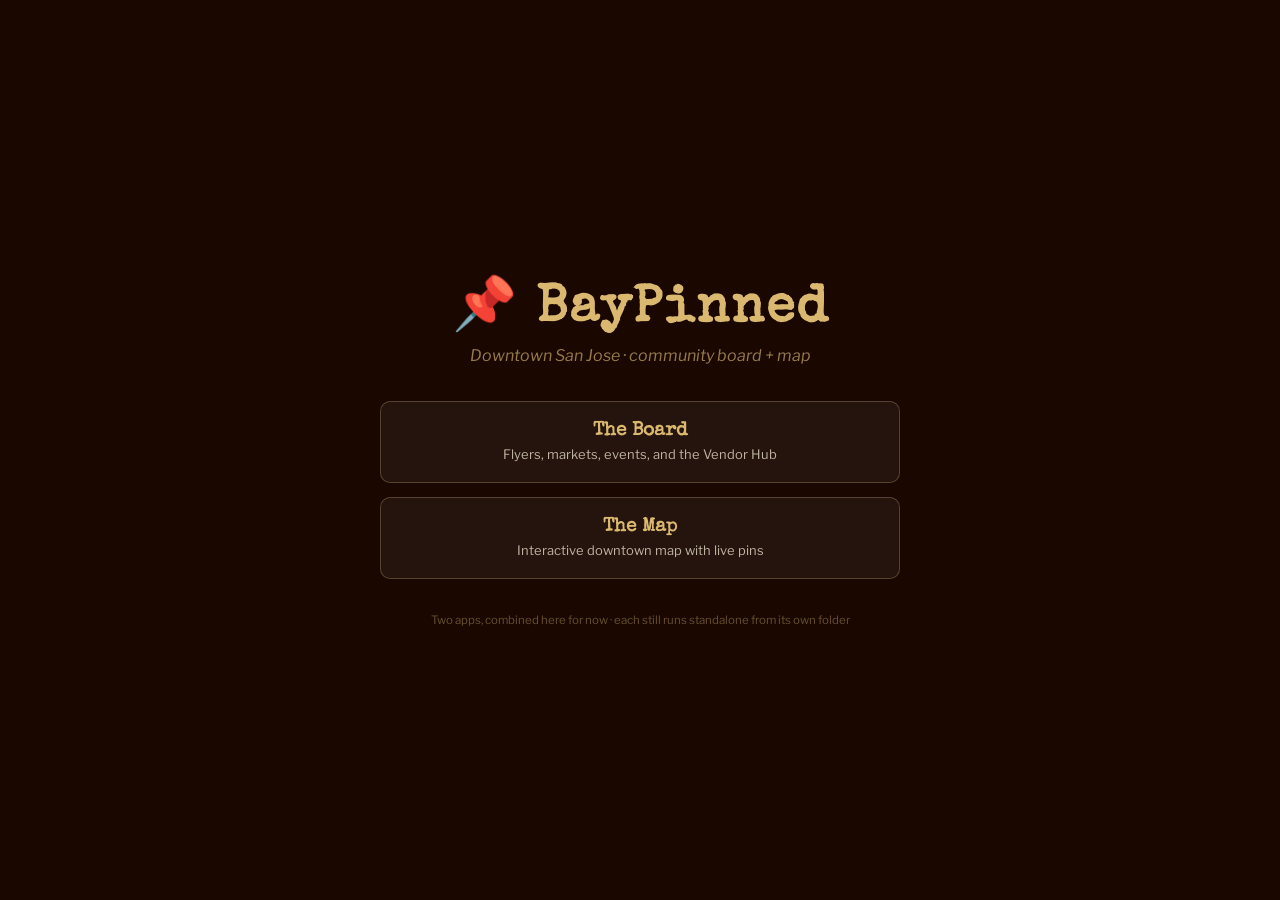
==== index.html @ a7f5795d "Combine Baypinned3 (board) and Baypinnedmap1 (map) into one repo Each app is copied in unmodified un" ====
<!DOCTYPE html>
<html lang="en">
<head>
<meta charset="UTF-8">
<meta name="viewport" content="width=device-width, initial-scale=1.0">
<title>BayPinned</title>
<link href="https://fonts.googleapis.com/css2?family=Special+Elite&family=Libre+Franklin:wght@400;600;700&display=swap" rel="stylesheet">
<style>
  *{box-sizing:border-box;margin:0;padding:0;}
  body{font-family:'Libre Franklin',sans-serif;background:#1a0800;color:#fdf6e0;min-height:100vh;display:flex;align-items:center;justify-content:center;padding:20px;}
  .wrap{max-width:520px;width:100%;text-align:center;}
  h1{font-family:'Special Elite',monospace;font-size:clamp(32px,8vw,52px);color:#dab870;letter-spacing:2px;margin-bottom:10px;}
  .sub{color:rgba(218,184,112,.65);font-style:italic;margin-bottom:36px;}
  .links{display:flex;flex-direction:column;gap:14px;}
  a.card{display:block;background:rgba(255,255,255,.05);border:1px solid rgba(218,184,112,.28);border-radius:10px;padding:20px 22px;text-decoration:none;color:#fdf6e0;transition:border-color .2s,background .2s;}
  a.card:hover{border-color:#b8860b;background:rgba(218,184,112,.08);}
  a.card h2{font-family:'Special Elite',monospace;font-size:19px;color:#dab870;margin-bottom:5px;}
  a.card p{font-size:13px;color:rgba(253,246,224,.7);}
  footer{margin-top:34px;font-size:11.5px;color:rgba(218,184,112,.4);}
</style>
</head>
<body>
<div class="wrap">
  <h1>📌 BayPinned</h1>
  <div class="sub">Downtown San Jose &middot; community board + map</div>
  <div class="links">
    <a class="card" href="board/index.html">
      <h2>The Board</h2>
      <p>Flyers, markets, events, and the Vendor Hub</p>
    </a>
    <a class="card" href="map/index.html">
      <h2>The Map</h2>
      <p>Interactive downtown map with live pins</p>
    </a>
  </div>
  <footer>Two apps, combined here for now &middot; each still runs standalone from its own folder</footer>
</div>
</body>
</html>
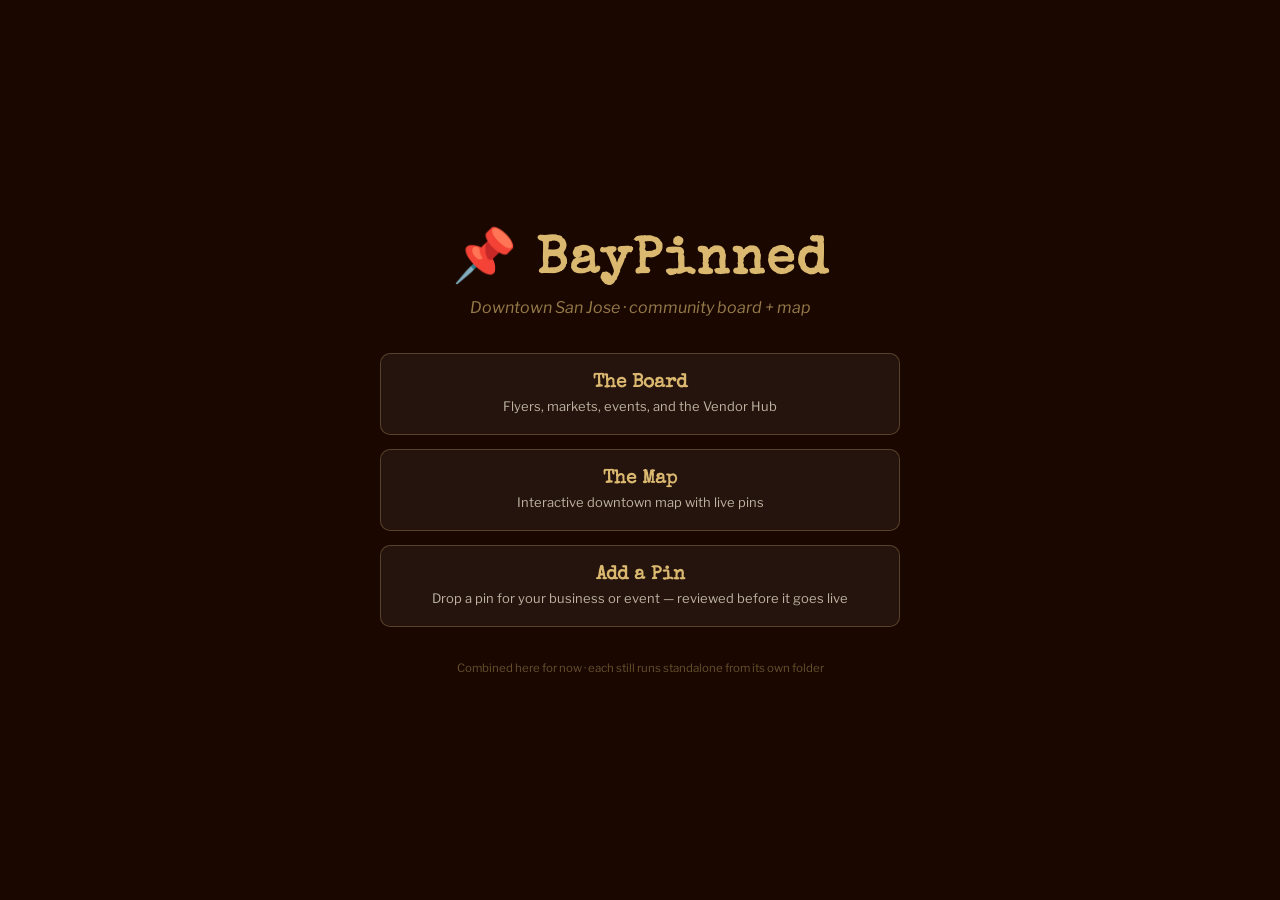
==== commit a076b27c: "Add Supabase schema + private admin and public pin-submission sections Prep work for the Supabase ba" ====
--- a/index.html
+++ b/index.html
@@ -32,8 +32,12 @@
       <h2>The Map</h2>
       <p>Interactive downtown map with live pins</p>
     </a>
+    <a class="card" href="pins/index.html">
+      <h2>Add a Pin</h2>
+      <p>Drop a pin for your business or event &mdash; reviewed before it goes live</p>
+    </a>
   </div>
-  <footer>Two apps, combined here for now &middot; each still runs standalone from its own folder</footer>
+  <footer>Combined here for now &middot; each still runs standalone from its own folder</footer>
 </div>
 </body>
 </html>
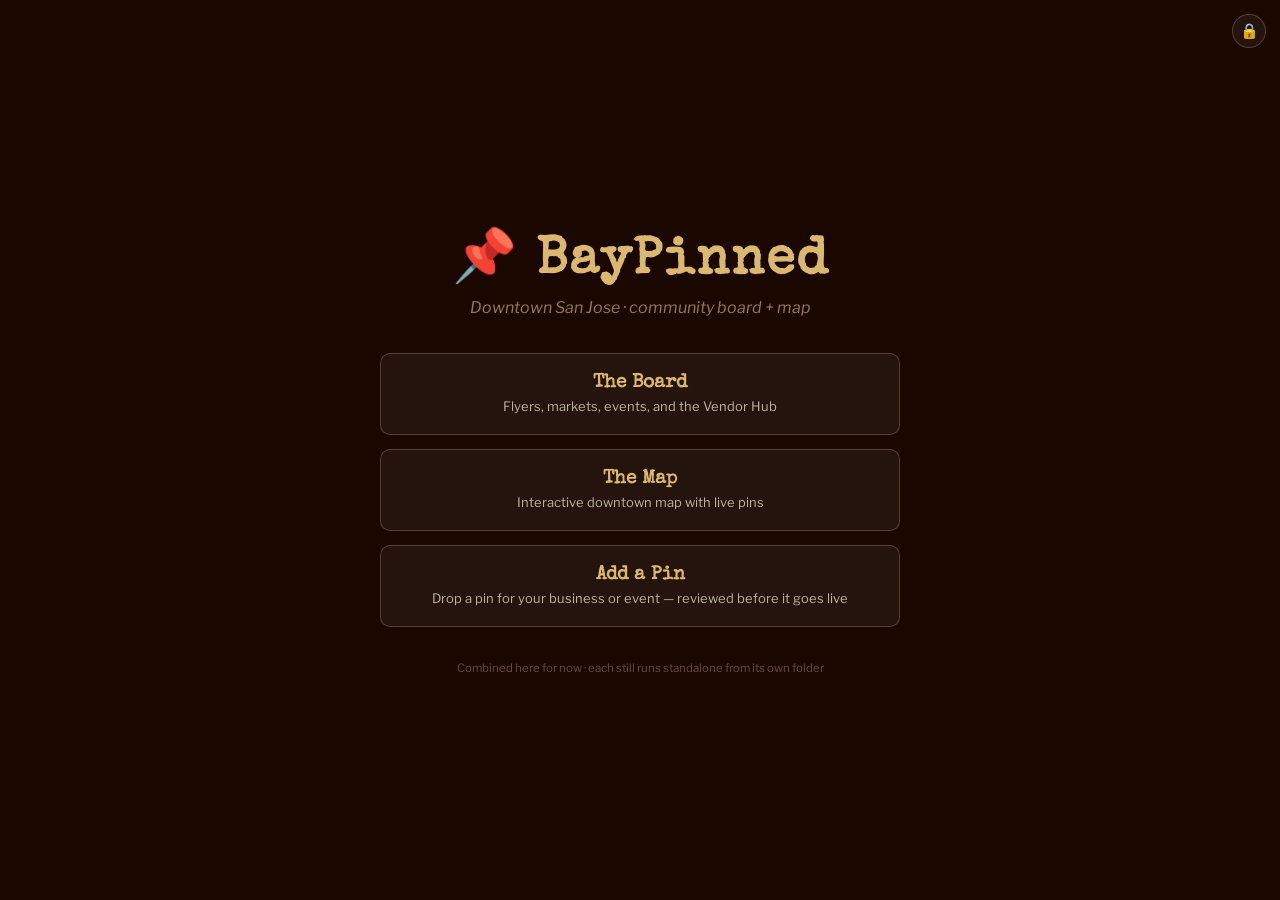
==== commit c620dde4: "Add discreet corner link on main page to the private Dashboard Small lock-icon button in the top-rig" ====
--- a/index.html
+++ b/index.html
@@ -2,7 +2,7 @@
 <html lang="en">
 <head>
 <meta charset="UTF-8">
-<meta name="viewport" content="width=device-width, initial-scale=1.0">
+<meta name="viewport" content="width=device-width, initial-scale=1.0, maximum-scale=1.0, user-scalable=no">
 <title>BayPinned</title>
 <link href="https://fonts.googleapis.com/css2?family=Special+Elite&family=Libre+Franklin:wght@400;600;700&display=swap" rel="stylesheet">
 <style>
@@ -17,9 +17,12 @@
   a.card h2{font-family:'Special Elite',monospace;font-size:19px;color:#dab870;margin-bottom:5px;}
   a.card p{font-size:13px;color:rgba(253,246,224,.7);}
   footer{margin-top:34px;font-size:11.5px;color:rgba(218,184,112,.4);}
+  .ownerlink{position:fixed;top:14px;right:14px;width:34px;height:34px;border-radius:50%;background:rgba(255,255,255,.05);border:1px solid rgba(218,184,112,.28);display:flex;align-items:center;justify-content:center;font-size:15px;text-decoration:none;transition:border-color .2s,background .2s;}
+  .ownerlink:hover{border-color:#b8860b;background:rgba(218,184,112,.08);}
 </style>
 </head>
 <body>
+<a class="ownerlink" href="https://armanib5.github.io/Dashboard/" title="Owner Dashboard">&#128274;</a>
 <div class="wrap">
   <h1>📌 BayPinned</h1>
   <div class="sub">Downtown San Jose &middot; community board + map</div>
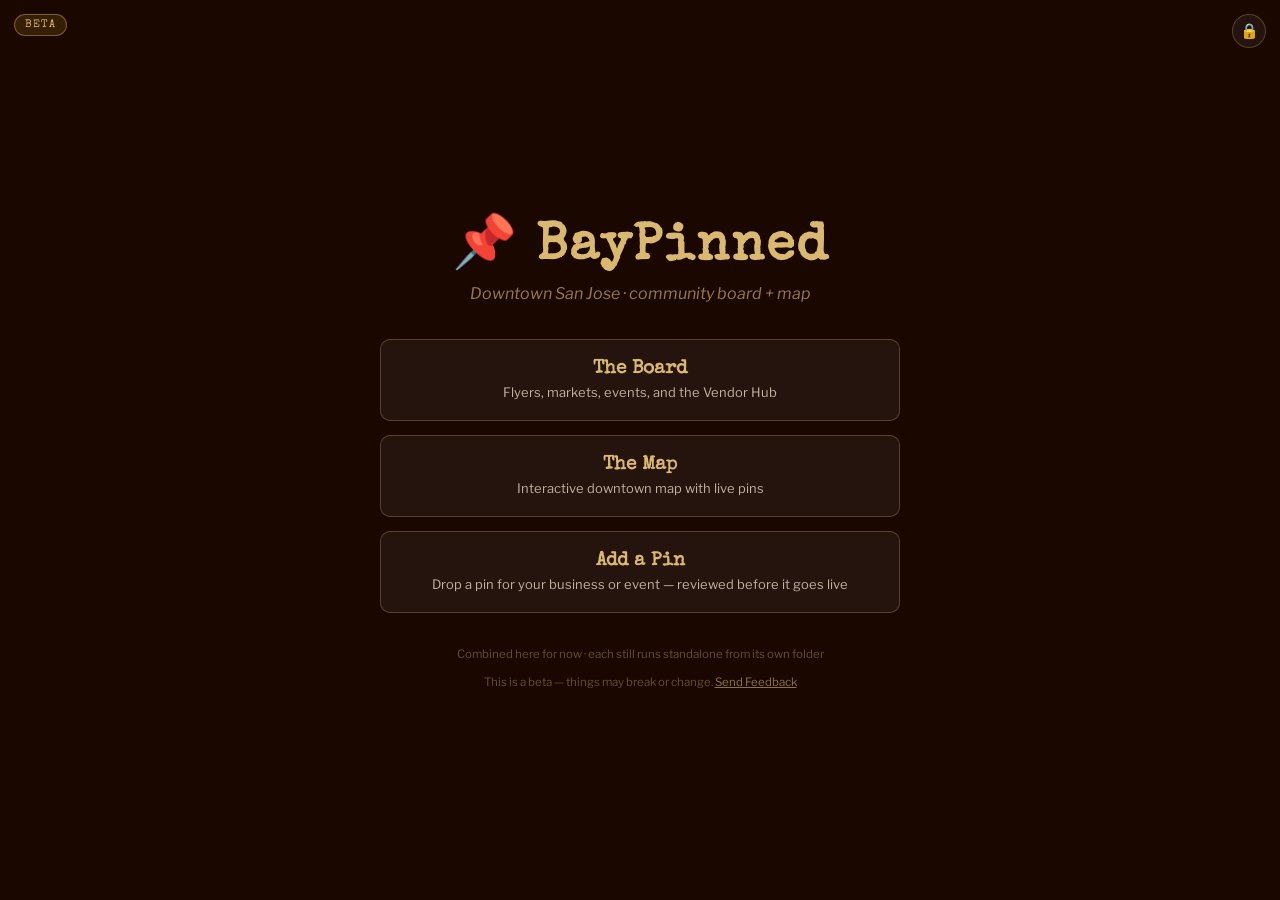
==== commit a2f2c878: "Add beta label and feedback contact link BETA tag on main page, Board nav, and Map topbar. Feedback " ====
--- a/index.html
+++ b/index.html
@@ -19,9 +19,13 @@
   footer{margin-top:34px;font-size:11.5px;color:rgba(218,184,112,.4);}
   .ownerlink{position:fixed;top:14px;right:14px;width:34px;height:34px;border-radius:50%;background:rgba(255,255,255,.05);border:1px solid rgba(218,184,112,.28);display:flex;align-items:center;justify-content:center;font-size:15px;text-decoration:none;transition:border-color .2s,background .2s;}
   .ownerlink:hover{border-color:#b8860b;background:rgba(218,184,112,.08);}
+  .betatag{position:fixed;top:14px;left:14px;background:rgba(184,134,11,.18);border:1px solid rgba(218,184,112,.4);color:#dab870;font-family:'Special Elite',monospace;font-size:10.5px;letter-spacing:1px;padding:5px 10px;border-radius:12px;}
+  .feedbacklink{display:inline-block;margin-top:14px;font-size:11.5px;color:rgba(218,184,112,.6);text-decoration:underline;}
+  .feedbacklink:hover{color:#dab870;}
 </style>
 </head>
 <body>
+<div class="betatag">BETA</div>
 <a class="ownerlink" href="https://armanib5.github.io/Dashboard/" title="Owner Dashboard">&#128274;</a>
 <div class="wrap">
   <h1>📌 BayPinned</h1>
@@ -40,7 +44,11 @@
       <p>Drop a pin for your business or event &mdash; reviewed before it goes live</p>
     </a>
   </div>
-  <footer>Combined here for now &middot; each still runs standalone from its own folder</footer>
+  <footer>
+    Combined here for now &middot; each still runs standalone from its own folder<br>
+    This is a beta &mdash; things may break or change.
+    <a class="feedbacklink" href="mailto:citypinned@gmail.com?subject=BayPinned%20Feedback">Send Feedback</a>
+  </footer>
 </div>
 </body>
 </html>
